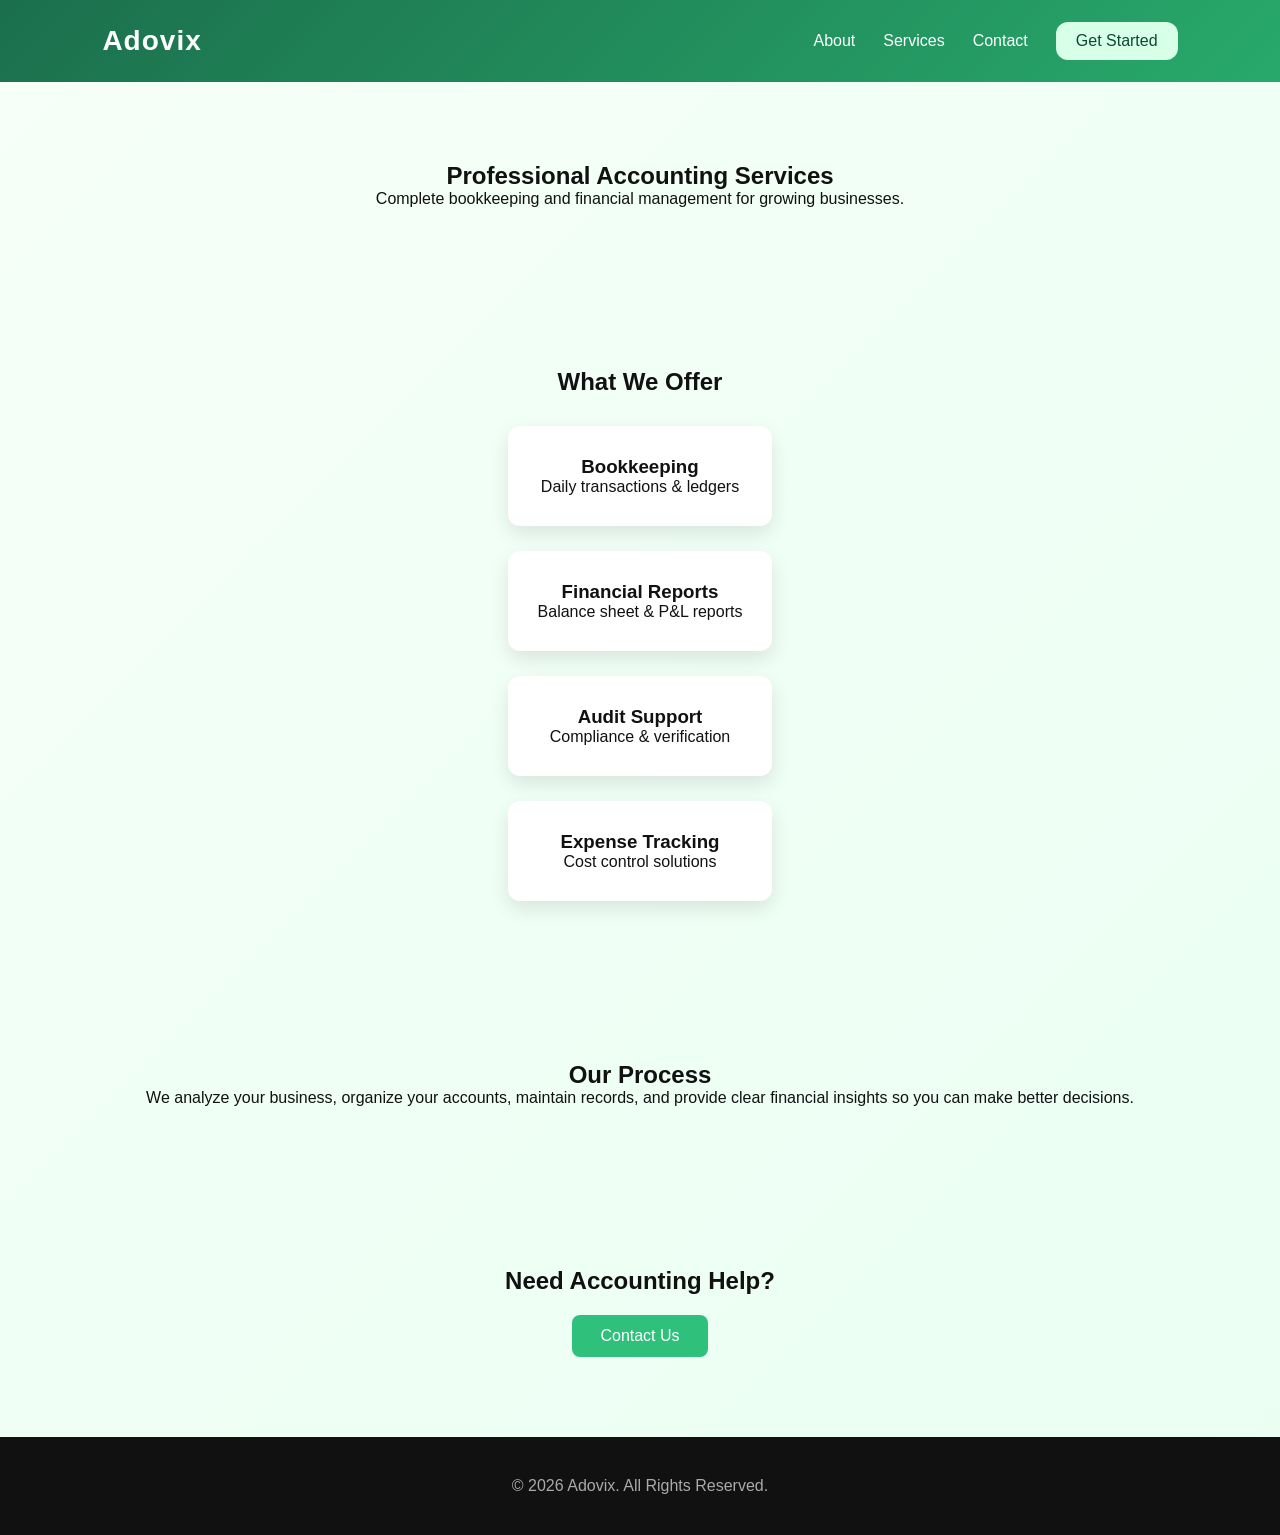
==== accounting.html @ 64fb4315 "Add files via upload" ====
<!DOCTYPE html>
<html lang="en">
<head>
<meta charset="UTF-8">
<meta name="viewport" content="width=device-width, initial-scale=1.0"/>
<title>Accounting Services | Adovix</title>
<link rel="stylesheet" href="inner.css">
</head>

<body>

<div id="money-bg" class="money-bg"></div>

<header class="navbar">

  <div class="logo">Adovix</div>

  <div class="menu-toggle" id="menu-toggle">☰</div>

  <nav class="nav-links" id="nav-links">
    <a href="#about">About</a>
    <a href="#services">Services</a>
    <a href="#contact">Contact</a>
    <a href="#contact" class="btn-light">Get Started</a>
  </nav>

</header>

<section class="hero">
  <div class="hero-left">
    <h1>Professional Accounting Services</h1>
    <p>Complete bookkeeping and financial management for growing businesses.</p>
  </div>
</section>


<section class="services">
  <h2>What We Offer</h2>

  <div class="cards">
    <div class="card"><h3>Bookkeeping</h3><p>Daily transactions & ledgers</p></div>
    <div class="card"><h3>Financial Reports</h3><p>Balance sheet & P&L reports</p></div>
    <div class="card"><h3>Audit Support</h3><p>Compliance & verification</p></div>
    <div class="card"><h3>Expense Tracking</h3><p>Cost control solutions</p></div>
  </div>
</section>


<section class="about">
  <h2>Our Process</h2>
  <p>
    We analyze your business, organize your accounts, maintain records, 
    and provide clear financial insights so you can make better decisions.
  </p>
</section>


<section class="contact">
  <h2>Need Accounting Help?</h2>
  <a href="index.html#contact" class="btn-main">Contact Us</a>
</section>


<footer class="footer">
  <div class="footer-bottom">© 2026 Adovix. All Rights Reserved.</div>
</footer>

<script src="common.js"></script>
</body>
</html>
---- inner.css ----
*{
  margin:0;
  padding:0;
  box-sizing:border-box;
  font-family:'Poppins',sans-serif;
}

body{
  background:linear-gradient(135deg,#f6fff9,#eafff2);
  color:#111;

  min-height:100vh;

  display:flex;
  flex-direction:column;
}

.navbar{
  display:flex;
  justify-content:space-between;
  align-items:center;
  padding:22px 8%;
  background:linear-gradient(135deg,#1b6f4c,#28a96b);
  color:white;
  position:relative;
  z-index:2100;
}

.logo{
  font-size:28px;
  font-weight:700;
  letter-spacing:1px;
}

nav{
  display:flex;
  gap:28px;
  align-items:center;
}

nav a{
  color:white;
  text-decoration:none;
  font-weight:500;
}

.btn-light{
  background:#d8ffe8;
  color:#0c4a2f;
  padding:10px 20px;
  border:none;
  border-radius:12px;
  cursor:pointer;
}

nav a{
  position:relative;
}

nav a::after{
  content:"";
  position:absolute;
  left:0;
  bottom:-4px;
  width:0%;
  height:2px;
  background:white;
  transition:0.3s;
}

nav a:hover::after{
  width:100%;
}


.menu-toggle{
  display:none;
  font-size:28px;
  cursor:pointer;
}

@media(max-width:768px){

  .menu-toggle{
    display:block;
  }

  .nav-links{
    position:fixed;
    top:0;
    right:-100%;
    height:100vh;
    width:240px;
    background:#000;
    flex-direction:column;
    padding:100px 25px;
    transition:0.3s;
  }

  .nav-links.active{
    right:0;
  }
}

section{
  padding:80px 20px;
  max-width:1100px;
  margin:auto;
  flex:1;
  text-align:center;
}

.cards{
  display:grid;
  grid-template-columns:repeat(auto-fit,minmax(240px,1fr));
  gap:25px;
  margin-top:30px;
}

.card{
  background:white;
  padding:30px;
  border-radius:12px;
  box-shadow:0 8px 20px rgba(0,0,0,0.1);
}

.btn-main{
  display:inline-block;
  background:#2fc07c;
  color:white;
  padding:12px 28px;
  border-radius:8px;
  text-decoration:none;
  margin-top:20px;
}

.footer{
  background:#111;
  color:#aaa;
  padding:40px 20px;
  text-align:center;
  margin-top:auto;
}
.money-bg{
  position:fixed;
  inset:0;
  pointer-events:none;
  z-index:-1;
}

.money{
  position:absolute;
  top:-10%;
  animation:fall linear forwards;
}

@keyframes fall{
  to{
    transform:translateY(120vh) rotate(360deg);
  }
}
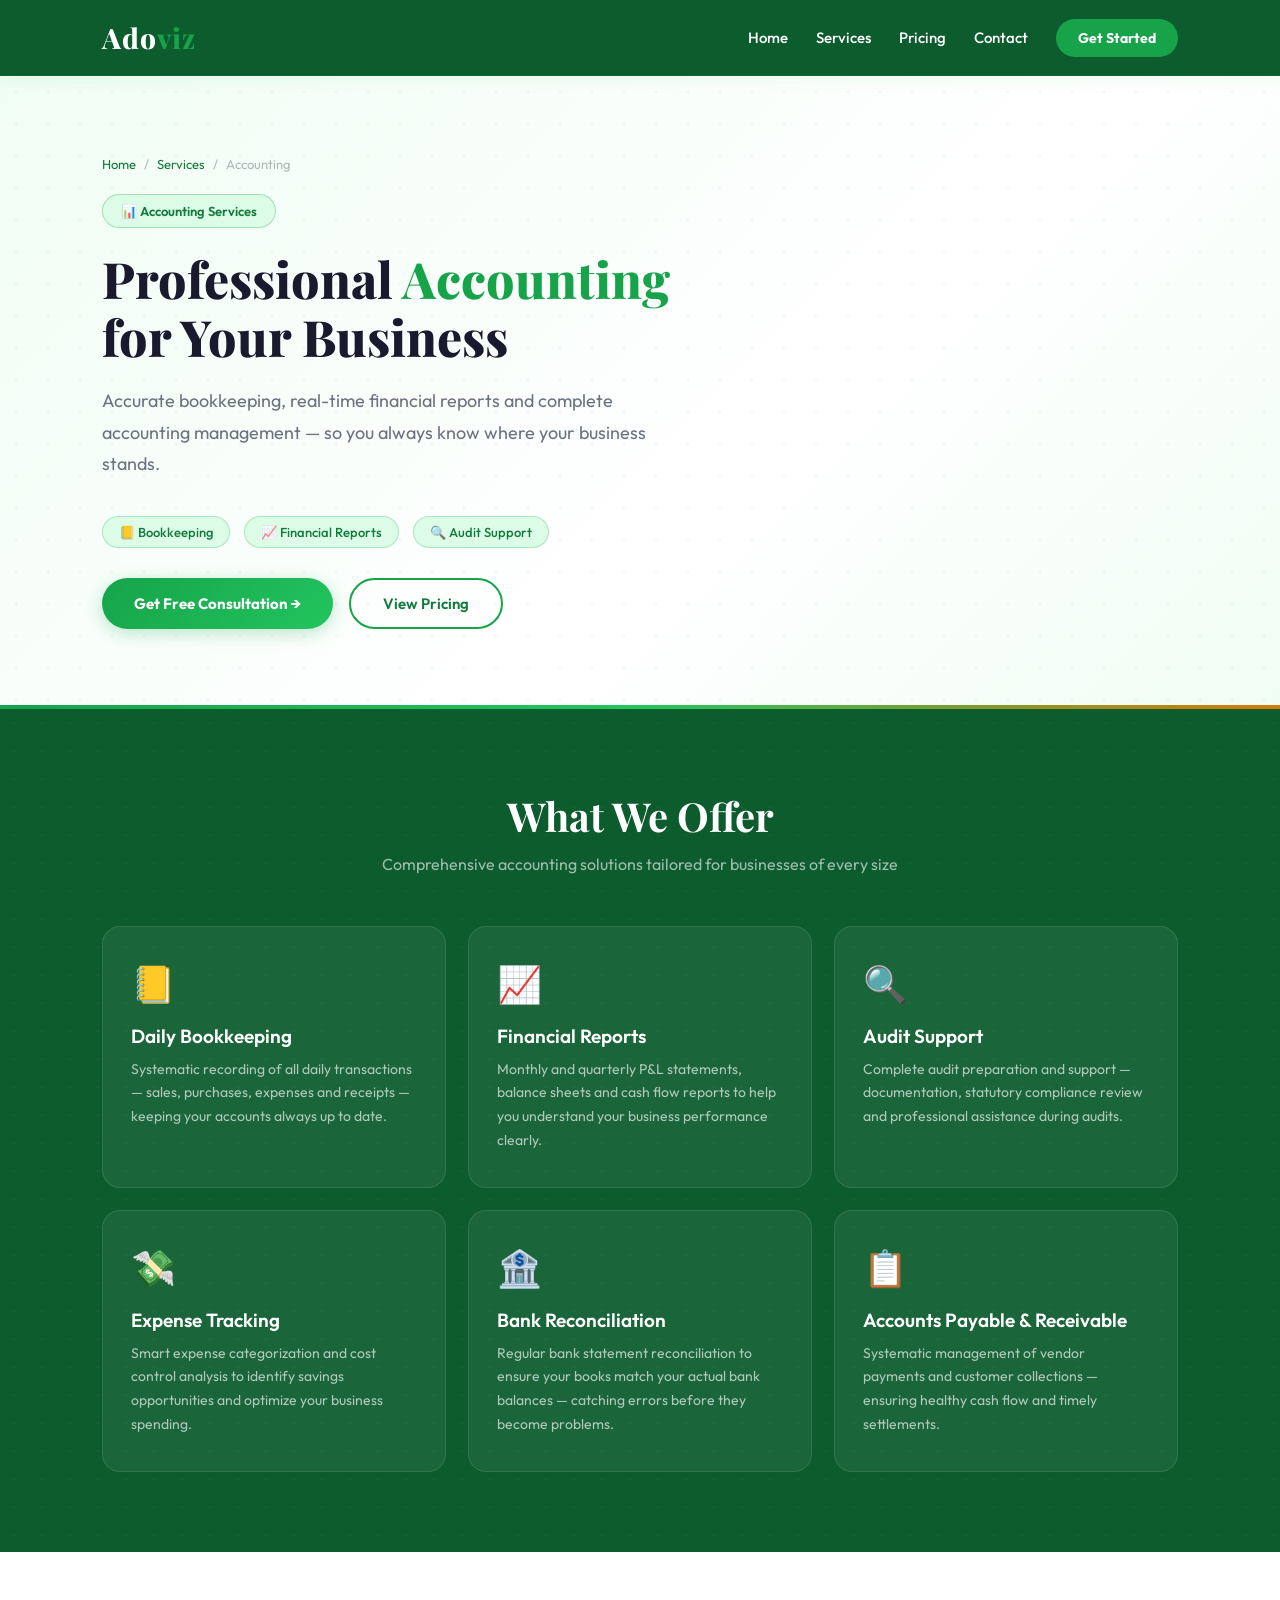
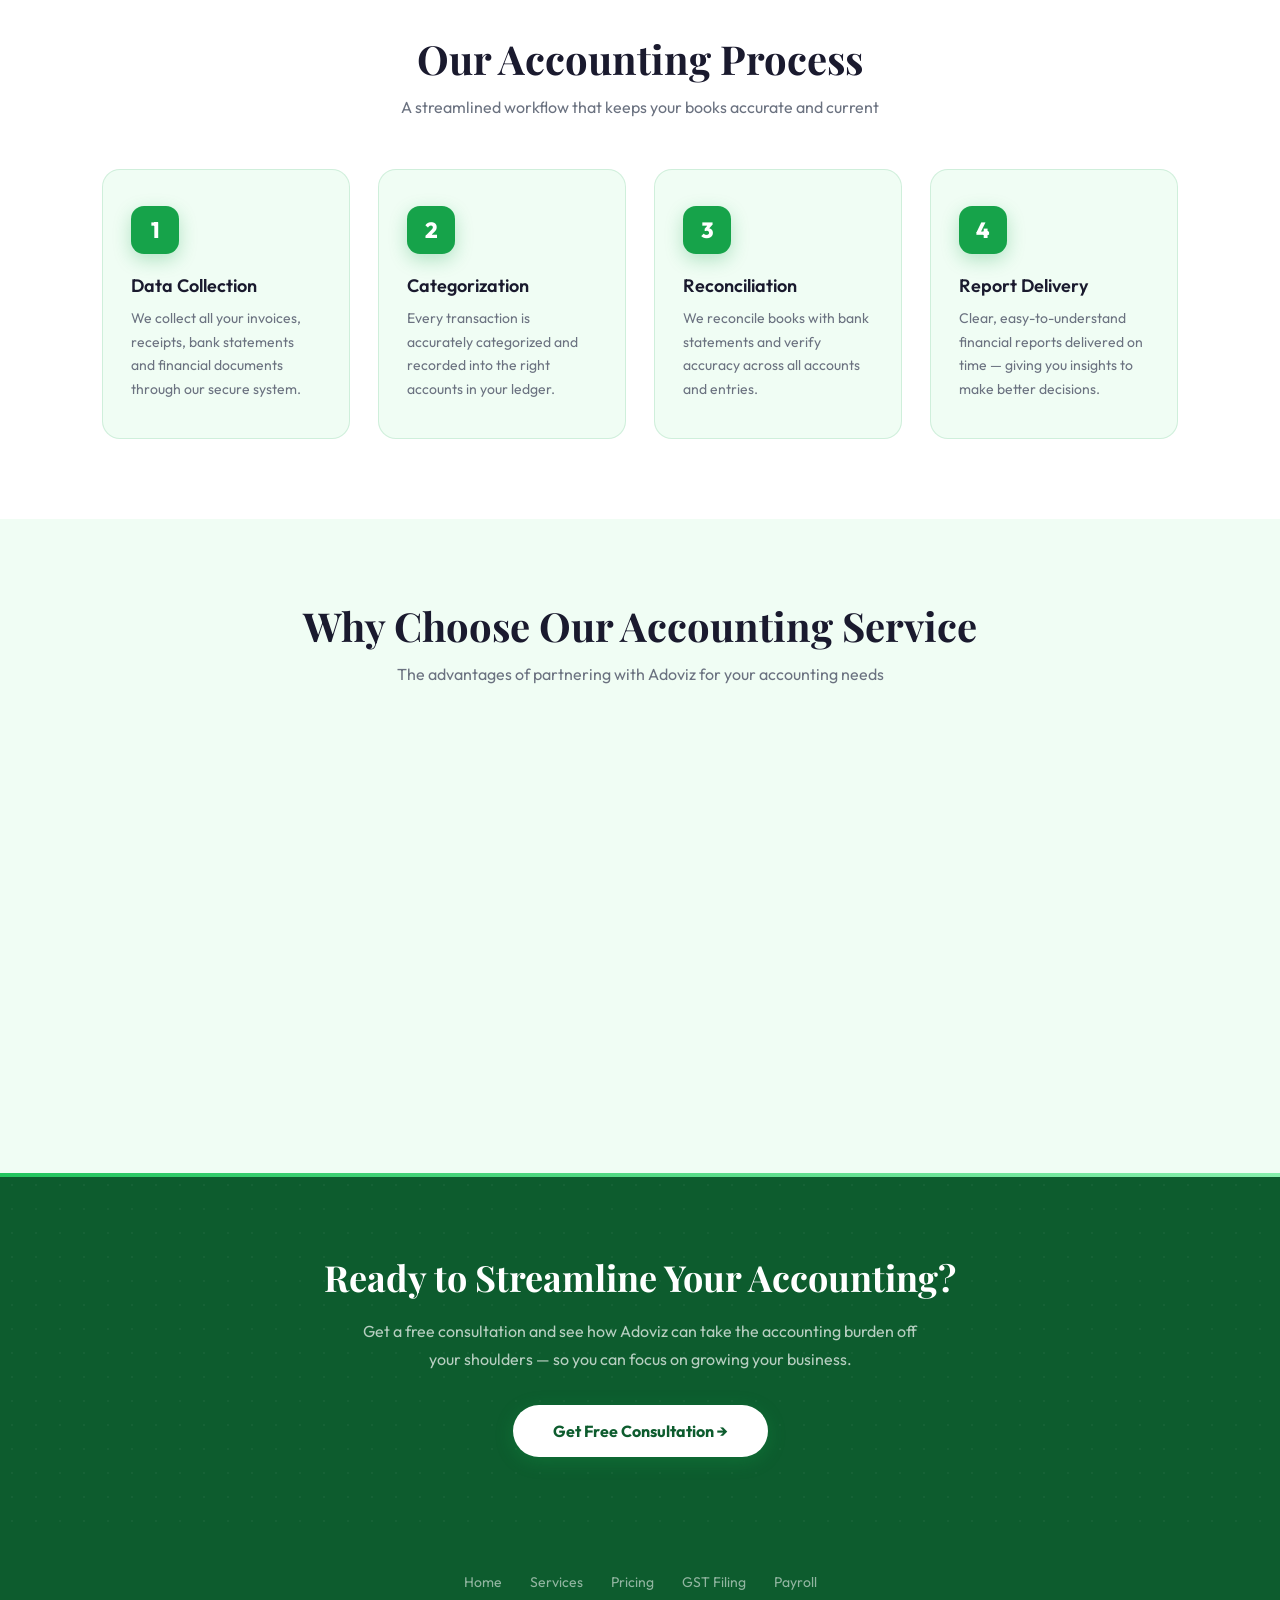
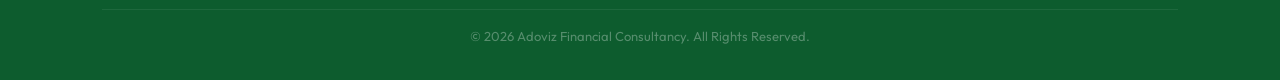
==== commit b8ec59ac: "Add files via upload" ====
--- a/accounting.html
+++ b/accounting.html
@@ -3,68 +3,167 @@
 <head>
 <meta charset="UTF-8">
 <meta name="viewport" content="width=device-width, initial-scale=1.0"/>
-<title>Accounting Services | Adovix</title>
+<title>Accounting Services — Adoviz</title>
 <link rel="stylesheet" href="inner.css">
 </head>
-
 <body>
 
 <div id="money-bg" class="money-bg"></div>
 
 <header class="navbar">
-
-  <div class="logo">Adovix</div>
-
+  <div class="logo">Ado<span>viz</span></div>
   <div class="menu-toggle" id="menu-toggle">☰</div>
-
   <nav class="nav-links" id="nav-links">
-    <a href="#about">About</a>
-    <a href="#services">Services</a>
-    <a href="#contact">Contact</a>
-    <a href="#contact" class="btn-light">Get Started</a>
+    <a href="index.html">Home</a>
+    <a href="services.html">Services</a>
+    <a href="pricing.html">Pricing</a>
+    <a href="index.html#contact">Contact</a>
+    <a href="index.html#contact" class="btn-light">Get Started</a>
   </nav>
-
 </header>
 
 <section class="hero">
   <div class="hero-left">
-    <h1>Professional Accounting Services</h1>
-    <p>Complete bookkeeping and financial management for growing businesses.</p>
+    <div class="hero-breadcrumb"><a href="index.html">Home</a><span>/</span><a href="services.html">Services</a><span>/</span><span>Accounting</span></div>
+    <div class="hero-tag">📊 Accounting Services</div>
+    <h1>Professional <span class="accent">Accounting</span><br>for Your Business</h1>
+    <p>Accurate bookkeeping, real-time financial reports and complete accounting management — so you always know where your business stands.</p>
+    <div class="hero-badge-row">
+      <span class="hero-chip">📒 Bookkeeping</span>
+      <span class="hero-chip">📈 Financial Reports</span>
+      <span class="hero-chip">🔍 Audit Support</span>
+    </div>
+    <br>
+    <div class="hero-actions">
+      <a href="index.html#contact" class="btn-main">Get Free Consultation →</a>
+      <a href="pricing.html" class="btn-ghost">View Pricing</a>
+    </div>
   </div>
 </section>
 
-
 <section class="services">
   <h2>What We Offer</h2>
-
+  <p>Comprehensive accounting solutions tailored for businesses of every size</p>
   <div class="cards">
-    <div class="card"><h3>Bookkeeping</h3><p>Daily transactions & ledgers</p></div>
-    <div class="card"><h3>Financial Reports</h3><p>Balance sheet & P&L reports</p></div>
-    <div class="card"><h3>Audit Support</h3><p>Compliance & verification</p></div>
-    <div class="card"><h3>Expense Tracking</h3><p>Cost control solutions</p></div>
+    <div class="card">
+      <div class="card-icon">📒</div>
+      <h3>Daily Bookkeeping</h3>
+      <p>Systematic recording of all daily transactions — sales, purchases, expenses and receipts — keeping your accounts always up to date.</p>
+    </div>
+    <div class="card">
+      <div class="card-icon">📈</div>
+      <h3>Financial Reports</h3>
+      <p>Monthly and quarterly P&L statements, balance sheets and cash flow reports to help you understand your business performance clearly.</p>
+    </div>
+    <div class="card">
+      <div class="card-icon">🔍</div>
+      <h3>Audit Support</h3>
+      <p>Complete audit preparation and support — documentation, statutory compliance review and professional assistance during audits.</p>
+    </div>
+    <div class="card">
+      <div class="card-icon">💸</div>
+      <h3>Expense Tracking</h3>
+      <p>Smart expense categorization and cost control analysis to identify savings opportunities and optimize your business spending.</p>
+    </div>
+    <div class="card">
+      <div class="card-icon">🏦</div>
+      <h3>Bank Reconciliation</h3>
+      <p>Regular bank statement reconciliation to ensure your books match your actual bank balances — catching errors before they become problems.</p>
+    </div>
+    <div class="card">
+      <div class="card-icon">📋</div>
+      <h3>Accounts Payable & Receivable</h3>
+      <p>Systematic management of vendor payments and customer collections — ensuring healthy cash flow and timely settlements.</p>
+    </div>
   </div>
 </section>
 
-
-<section class="about">
-  <h2>Our Process</h2>
-  <p>
-    We analyze your business, organize your accounts, maintain records, 
-    and provide clear financial insights so you can make better decisions.
-  </p>
+<section class="process">
+  <h2>Our Accounting Process</h2>
+  <p>A streamlined workflow that keeps your books accurate and current</p>
+  <div class="process-grid">
+    <div class="process-step">
+      <div class="step-num">1</div>
+      <h3>Data Collection</h3>
+      <p>We collect all your invoices, receipts, bank statements and financial documents through our secure system.</p>
+    </div>
+    <div class="process-step">
+      <div class="step-num">2</div>
+      <h3>Categorization</h3>
+      <p>Every transaction is accurately categorized and recorded into the right accounts in your ledger.</p>
+    </div>
+    <div class="process-step">
+      <div class="step-num">3</div>
+      <h3>Reconciliation</h3>
+      <p>We reconcile books with bank statements and verify accuracy across all accounts and entries.</p>
+    </div>
+    <div class="process-step">
+      <div class="step-num">4</div>
+      <h3>Report Delivery</h3>
+      <p>Clear, easy-to-understand financial reports delivered on time — giving you insights to make better decisions.</p>
+    </div>
+  </div>
 </section>
 
+<section class="benefits">
+  <h2>Why Choose Our Accounting Service</h2>
+  <p>The advantages of partnering with Adoviz for your accounting needs</p>
+  <div class="benefits-grid">
+    <div class="benefit-item">
+      <h4><span>✅</span> 99% Accuracy Guaranteed</h4>
+      <p>Our certified accountants ensure every entry is correct. We take full responsibility for accuracy in all financial records.</p>
+    </div>
+    <div class="benefit-item">
+      <h4><span>⏱️</span> Timely Reporting</h4>
+      <p>Monthly reports delivered on the 5th of every month — so you're always informed about your financial position.</p>
+    </div>
+    <div class="benefit-item">
+      <h4><span>🔒</span> Data Security</h4>
+      <p>All financial data is handled with strict confidentiality and stored securely with enterprise-grade protection.</p>
+    </div>
+    <div class="benefit-item">
+      <h4><span>📊</span> Real Business Insights</h4>
+      <p>Beyond just numbers — we provide analysis and recommendations to help you make smarter business decisions.</p>
+    </div>
+    <div class="benefit-item">
+      <h4><span>⚖️</span> Full Compliance</h4>
+      <p>All accounting work follows Indian accounting standards and regulatory requirements — keeping you audit-ready.</p>
+    </div>
+    <div class="benefit-item">
+      <h4><span>💬</span> Dedicated Support</h4>
+      <p>Your dedicated accountant is always available to answer questions and provide guidance whenever you need it.</p>
+    </div>
+  </div>
+</section>
 
 <section class="contact">
-  <h2>Need Accounting Help?</h2>
-  <a href="index.html#contact" class="btn-main">Contact Us</a>
+  <h2>Ready to Streamline Your Accounting?</h2>
+  <p>Get a free consultation and see how Adoviz can take the accounting burden off your shoulders — so you can focus on growing your business.</p>
+  <a href="index.html#contact" class="btn-main">Get Free Consultation →</a>
 </section>
 
-
 <footer class="footer">
-  <div class="footer-bottom">© 2026 Adovix. All Rights Reserved.</div>
+  <div class="footer-links">
+    <a href="index.html">Home</a>
+    <a href="services.html">Services</a>
+    <a href="pricing.html">Pricing</a>
+    <a href="gst.html">GST Filing</a>
+    <a href="payroll.html">Payroll</a>
+  </div>
+  <div class="footer-bottom">© 2026 Adoviz Financial Consultancy. All Rights Reserved.</div>
 </footer>
 
 <script src="common.js"></script>
+<script>
+const moneyEmojis = ["💰","📊","💵","💹","🏦","📋"];
+const bg = document.getElementById("money-bg");
+for(let i=0;i<10;i++){
+  const m = document.createElement("span");
+  m.className="money";
+  m.textContent=moneyEmojis[Math.floor(Math.random()*moneyEmojis.length)];
+  m.style.cssText=`left:${Math.random()*100}%;top:${-Math.random()*20}%;font-size:${14+Math.random()*10}px;animation-duration:${9+Math.random()*12}s;animation-delay:${Math.random()*9}s;`;
+  bg.appendChild(m);
+}
+</script>
 </body>
 </html>
--- a/inner.css
+++ b/inner.css
@@ -1,161 +1,180 @@
-*{
-  margin:0;
-  padding:0;
-  box-sizing:border-box;
-  font-family:'Poppins',sans-serif;
+@import url('https://fonts.googleapis.com/css2?family=Playfair+Display:wght@500;600;700;800&family=Outfit:wght@300;400;500;600;700&display=swap');
+
+:root{
+  --g900:#0d5c2e;--g800:#0f6e36;--g700:#117a3c;--g500:#16a34a;--g400:#22c55e;
+  --g100:#dcfce7;--g50:#f0fdf4;--gold:#d97706;
+  --white:#fff;--text:#1a1a2e;--muted:#6b7280;
+  --border:rgba(22,163,74,.15);--glass:rgba(22,163,74,.05);
+  --rs:10px;--rm:18px;--rl:28px;
+  --ss:0 4px 16px rgba(22,163,74,.10);--sm:0 10px 40px rgba(22,163,74,.14);--sl:0 24px 64px rgba(22,163,74,.12);
+  --ease:cubic-bezier(.4,0,.2,1);--dur:.34s;
+}
+*,*::before,*::after{margin:0;padding:0;box-sizing:border-box}
+html{scroll-behavior:smooth}
+body{font-family:'Outfit',sans-serif;background:#fff;color:var(--text);overflow-x:hidden;min-height:100vh;display:flex;flex-direction:column}
+img{display:block;max-width:100%}
+a{text-decoration:none}
+
+@keyframes float{0%,100%{transform:translateY(0)}50%{transform:translateY(-12px)}}
+@keyframes fadeUp{from{opacity:0;transform:translateY(40px)}to{opacity:1;transform:translateY(0)}}
+@keyframes pulse{0%{transform:scale(1);opacity:.6}100%{transform:scale(1.8);opacity:0}}
+@keyframes fall{0%{transform:translateY(-10vh) rotate(0deg)}100%{transform:translateY(110vh) rotate(360deg)}}
+@keyframes slideL{from{opacity:0;transform:translateX(-40px)}to{opacity:1;transform:translateX(0)}}
+
+/* ── NAVBAR ── */
+.navbar{display:flex;justify-content:space-between;align-items:center;padding:0 8%;height:76px;background:var(--g900);border-bottom:1px solid rgba(22,163,74,.12);position:relative;z-index:2100;box-shadow:0 2px 16px rgba(22,163,74,.08)}
+.logo{font-family:'Playfair Display',serif;font-size:28px;font-weight:800;letter-spacing:1px;color:white;}
+.logo span{color:var(--g500)}
+.nav-links{display:flex;gap:28px;align-items:center}
+.nav-links a{color:white;font-weight:500;font-size:15px;position:relative;transition:color var(--dur)}
+.nav-links a:hover{color:var(--g500)}
+.nav-links a::after{content:'';position:absolute;left:0;bottom:-4px;width:0;height:2px;background:var(--g500);border-radius:2px;transition:width var(--dur) var(--ease)}
+.nav-links a:hover::after{width:100%}
+.btn-light{background:var(--g500)!important;color:white!important;padding:10px 22px!important;border-radius:50px!important;font-weight:700!important;font-size:14px!important;transition:var(--dur)!important;white-space:nowrap;border:none!important}
+.btn-light:hover{background:var(--g900)!important;transform:translateY(-2px)!important}
+.btn-light::after{display:none!important}
+.menu-toggle{display:none;font-size:26px;cursor:pointer;color:var(--g900);background:none;border:none;line-height:1}
+
+/* ── HERO ── */
+.hero{background:linear-gradient(135deg,var(--g50) 0%,white 60%,#f0fdf4 100%);padding:80px 8%;color:var(--text);position:relative;overflow:hidden;animation:slideL .9s ease}
+.hero::before{content:'';position:absolute;inset:0;background-image:radial-gradient(circle,rgba(22,163,74,.07) 1px,transparent 1px);background-size:32px 32px;pointer-events:none}
+.hero::after{content:'';position:absolute;bottom:0;left:0;right:0;height:4px;background:linear-gradient(90deg,var(--g500),var(--g400),var(--gold))}
+.hero-left{max-width:700px;position:relative;z-index:1}
+.hero-breadcrumb{display:flex;align-items:center;gap:8px;font-size:13px;color:var(--muted);margin-bottom:22px}
+.hero-breadcrumb a{color:var(--g700);transition:color var(--dur)}
+.hero-breadcrumb a:hover{color:var(--g500)}
+.hero-breadcrumb span{opacity:.5}
+.hero h1{font-family:'Playfair Display',serif;font-size:50px;line-height:1.15;font-weight:800;margin-bottom:20px;color:var(--text)}
+.hero p{font-size:18px;color:var(--muted);line-height:1.75;max-width:600px;margin-bottom:36px}
+.hero-badge-row{display:flex;gap:14px;flex-wrap:wrap}
+.hero-chip{display:inline-flex;align-items:center;gap:7px;background:var(--g100);border:1px solid rgba(22,163,74,.25);color:var(--g700);padding:7px 16px;border-radius:50px;font-size:13px;font-weight:500}
+
+/* ── HERO ACTIONS (inner pages with btn-main/btn-ghost) ── */
+.hero-tag{display:inline-flex;align-items:center;gap:8px;background:var(--g100);border:1px solid rgba(22,163,74,.3);color:var(--g700);padding:8px 18px;border-radius:50px;font-size:13px;font-weight:600;margin-bottom:22px}
+.hero .accent{color:var(--g500)}
+.hero-actions{display:flex;gap:16px;flex-wrap:wrap;margin-top:10px}
+.btn-main{display:inline-flex;align-items:center;gap:8px;padding:14px 32px;border-radius:50px;background:linear-gradient(135deg,var(--g500),var(--g400));color:white;font-weight:700;font-size:15px;border:none;cursor:pointer;transition:all var(--dur);font-family:'Outfit',sans-serif;box-shadow:0 4px 18px rgba(22,163,74,.28)}
+.btn-main:hover{transform:translateY(-3px);box-shadow:0 10px 32px rgba(22,163,74,.38)}
+.btn-ghost{display:inline-flex;align-items:center;padding:14px 32px;border-radius:50px;border:2px solid var(--g500);color:var(--g700);font-weight:600;font-size:15px;transition:all var(--dur);font-family:'Outfit',sans-serif}
+.btn-ghost:hover{background:var(--g900);color:white;border-color:var(--g900);transform:translateY(-3px)}
+
+/* ── SERVICES (inner dark section) ── */
+.services{flex:1;padding:80px 8%;background:var(--g900);text-align:center;position:relative;overflow:hidden}
+.services::before{content:'';position:absolute;inset:0;background-image:radial-gradient(circle,rgba(255,255,255,.04) 1px,transparent 1px);background-size:28px 28px;pointer-events:none}
+.services h2{font-family:'Playfair Display',serif;font-size:40px;color:white;margin-bottom:12px}
+.services>p{color:rgba(255,255,255,.6);margin-bottom:52px;font-size:16px}
+.cards{display:grid;grid-template-columns:repeat(auto-fit,minmax(260px,1fr));gap:22px;max-width:1100px;margin:auto}
+.card{padding:34px 28px;border-radius:var(--rm);background:rgba(255,255,255,.06);border:1px solid rgba(255,255,255,.10);color:white;text-align:left;transition:all var(--dur);cursor:pointer}
+.card:hover{background:rgba(255,255,255,.10);border-color:var(--g400);transform:translateY(-8px);box-shadow:0 20px 50px rgba(0,0,0,.20)}
+.card-icon{font-size:36px;margin-bottom:18px}
+.card h3{font-size:19px;font-weight:600;margin-bottom:10px}
+.card p{font-size:14px;color:rgba(255,255,255,.65);line-height:1.7}
+
+/* ── PROCESS (light section) ── */
+.process{padding:80px 8%;background:white;text-align:center}
+.process h2{font-family:'Playfair Display',serif;font-size:40px;color:var(--text);margin-bottom:12px}
+.process>p{color:var(--muted);margin-bottom:52px;font-size:16px}
+.process-grid{display:grid;grid-template-columns:repeat(auto-fit,minmax(220px,1fr));gap:28px;max-width:1100px;margin:auto}
+.process-step{background:var(--g50);border:1.5px solid rgba(22,163,74,.15);padding:36px 28px;border-radius:var(--rm);text-align:left;transition:all var(--dur) var(--ease)}
+.process-step:hover{transform:translateY(-8px);box-shadow:var(--sm);border-color:var(--g500)}
+.step-num{width:48px;height:48px;background:var(--g500);border-radius:13px;display:flex;align-items:center;justify-content:center;font-size:22px;font-weight:800;color:white;margin-bottom:20px;box-shadow:0 6px 18px rgba(22,163,74,.28)}
+.process-step h3{font-size:18px;font-weight:600;color:var(--text);margin-bottom:10px}
+.process-step p{font-size:14px;color:var(--muted);line-height:1.7}
+
+/* ── BENEFITS ── */
+.benefits{padding:80px 8%;background:var(--g50);text-align:center}
+.benefits h2{font-family:'Playfair Display',serif;font-size:40px;color:var(--text);margin-bottom:12px}
+.benefits>p{color:var(--muted);margin-bottom:52px;font-size:16px}
+.benefits-grid{display:grid;grid-template-columns:repeat(auto-fit,minmax(260px,1fr));gap:22px;max-width:1100px;margin:auto}
+.benefit-item{background:white;border:1.5px solid rgba(22,163,74,.12);padding:28px;border-radius:var(--rm);text-align:left;transition:all var(--dur)}
+.benefit-item:hover{transform:translateY(-6px);box-shadow:var(--sm);border-color:var(--g500)}
+.benefit-item h4{font-size:16px;font-weight:600;color:var(--text);margin-bottom:10px;display:flex;align-items:center;gap:10px}
+.benefit-item h4 span{font-size:22px}
+.benefit-item p{font-size:14px;color:var(--muted);line-height:1.7}
+
+/* ── CONTACT CTA (dark) ── */
+.contact{padding:80px 8%;background:var(--g900);text-align:center;position:relative;overflow:hidden}
+.contact::before{content:'';position:absolute;inset:0;background-image:radial-gradient(circle,rgba(255,255,255,.04) 1px,transparent 1px);background-size:24px 24px;pointer-events:none}
+.contact::after{content:'';position:absolute;top:0;left:0;right:0;height:4px;background:linear-gradient(90deg,var(--g400),#86efac)}
+.contact h2{font-family:'Playfair Display',serif;font-size:36px;color:white;margin-bottom:16px;position:relative}
+.contact p{color:rgba(255,255,255,.7);margin-bottom:32px;font-size:16px;max-width:560px;margin-left:auto;margin-right:auto;line-height:1.75;position:relative}
+.contact .btn-main{background:white;color:var(--g900);position:relative;font-size:16px;padding:16px 40px}
+.contact .btn-main:hover{background:var(--g400);color:var(--g900)}
+
+/* ── FOOTER ── */
+.footer{background:var(--g900);padding:36px 8%;color:rgba(255,255,255,.65)}
+.footer-links{display:flex;gap:28px;flex-wrap:wrap;justify-content:center;margin-bottom:18px}
+.footer-links a{color:rgba(255,255,255,.55);font-size:14px;transition:color var(--dur)}
+.footer-links a:hover{color:var(--g400)}
+.footer-bottom{text-align:center;font-size:13px;color:rgba(255,255,255,.3);border-top:1px solid rgba(255,255,255,.07);padding-top:18px}
+
+/* ── MONEY BG ── */
+.money-bg{position:fixed;top:0;left:0;width:100%;height:100%;z-index:-1;pointer-events:none;overflow:hidden}
+.money{position:absolute;animation:fall linear forwards;opacity:.2}
+header,section,footer{position:relative;z-index:2}
+
+/* ── SCROLL REVEAL ── */
+section,.card,.process-step,.benefit-item{opacity:0;transform:translateY(40px);transition:opacity .65s ease,transform .65s ease}
+.show{opacity:1!important;transform:translateY(0)!important}
+.card:nth-child(2),.process-step:nth-child(2),.benefit-item:nth-child(2){transition-delay:.1s}
+.card:nth-child(3),.process-step:nth-child(3),.benefit-item:nth-child(3){transition-delay:.2s}
+.card:nth-child(4),.process-step:nth-child(4),.benefit-item:nth-child(4){transition-delay:.3s}
+.card:nth-child(5),.benefit-item:nth-child(5){transition-delay:.1s}
+.card:nth-child(6),.benefit-item:nth-child(6){transition-delay:.2s}
+
+/* ── RESPONSIVE ── */
+@media(max-width:768px){
+  .menu-toggle{display:block!important}
+  .nav-links{position:fixed;top:0;left:0;width:100%;height:100vh;background:var(--g900);display:flex!important;flex-direction:column;justify-content:center;align-items:center;gap:32px;transform:translateY(-100%);opacity:0;pointer-events:none;transition:all .35s var(--ease);z-index:10001}
+  .nav-links.active{transform:translateY(0);opacity:1;pointer-events:auto}
+  .nav-links a{font-size:20px;color:white}
+  .hero h1{font-size:36px}
+  .hero-actions{flex-direction:column}
+}
+@media(max-width:480px){
+  .hero h1{font-size:28px}
+  .hero p{font-size:16px}
+  .services h2,.process h2,.benefits h2,.contact h2{font-size:30px}
 }
 
-body{
-  background:linear-gradient(135deg,#f6fff9,#eafff2);
-  color:#111;
+/* ── STATS BAR (payroll) ── */
+.stats-bar{display:grid;grid-template-columns:repeat(4,1fr);background:var(--g500);padding:36px 8%;gap:20px;position:relative;z-index:2}
+.sb-item{text-align:center}
+.sb-item h3{font-family:'Playfair Display',serif;font-size:36px;font-weight:800;color:white;margin-bottom:4px}
+.sb-item p{font-size:13px;color:rgba(255,255,255,.8);font-weight:500}
+@media(max-width:768px){.stats-bar{grid-template-columns:repeat(2,1fr);padding:28px 8%}}
+@media(max-width:480px){.stats-bar{grid-template-columns:1fr 1fr}}
 
-  min-height:100vh;
+/* ── FEATURES SECTION (payroll) ── */
+.features-section{padding:80px 8%;background:var(--g50);position:relative;z-index:2}
+.features-inner{display:flex;gap:72px;align-items:flex-start;max-width:1200px;margin:auto;flex-wrap:wrap}
+.features-left{flex:1;min-width:300px}
+.features-left h2{font-family:'Playfair Display',serif;font-size:38px;color:var(--text);margin-bottom:16px;line-height:1.2}
+.features-left>p{color:var(--muted);font-size:16px;line-height:1.8;margin-bottom:32px}
+.feature-item{display:flex;gap:18px;align-items:flex-start;margin-bottom:24px}
+.fi-icon{width:44px;height:44px;flex-shrink:0;background:var(--g500);border-radius:12px;display:flex;align-items:center;justify-content:center;font-size:20px;color:white;box-shadow:0 4px 14px rgba(22,163,74,.25)}
+.feature-item h4{font-size:16px;font-weight:600;color:var(--text);margin-bottom:6px}
+.feature-item p{font-size:14px;color:var(--muted);line-height:1.65}
+.features-right{flex:1;min-width:280px;display:flex;align-items:flex-start;padding-top:60px}
+.info-card{background:white;border:1.5px solid rgba(22,163,74,.15);border-radius:var(--rl);padding:36px;width:100%;box-shadow:var(--sm)}
+.info-card h3{font-family:'Playfair Display',serif;font-size:22px;color:var(--text);margin-bottom:24px;padding-bottom:16px;border-bottom:1px solid rgba(22,163,74,.12)}
+.ic-stat{display:flex;align-items:center;gap:16px;padding:14px 0;border-bottom:1px solid rgba(22,163,74,.08)}
+.ic-stat:last-child{border-bottom:none}
+.ic-n{font-family:'Playfair Display',serif;font-size:28px;font-weight:700;color:var(--g500);min-width:70px}
+.ic-l{font-size:14px;color:var(--muted);line-height:1.5}
+@media(max-width:900px){.features-inner{flex-direction:column;gap:40px}.features-right{padding-top:0;width:100%}}
 
-  display:flex;
-  flex-direction:column;
-}
-
-.navbar{
-  display:flex;
-  justify-content:space-between;
-  align-items:center;
-  padding:22px 8%;
-  background:linear-gradient(135deg,#1b6f4c,#28a96b);
-  color:white;
-  position:relative;
-  z-index:2100;
-}
-
-.logo{
-  font-size:28px;
-  font-weight:700;
-  letter-spacing:1px;
-}
-
-nav{
-  display:flex;
-  gap:28px;
-  align-items:center;
-}
-
-nav a{
-  color:white;
-  text-decoration:none;
-  font-weight:500;
-}
-
-.btn-light{
-  background:#d8ffe8;
-  color:#0c4a2f;
-  padding:10px 20px;
-  border:none;
-  border-radius:12px;
-  cursor:pointer;
-}
-
-nav a{
-  position:relative;
-}
-
-nav a::after{
-  content:"";
-  position:absolute;
-  left:0;
-  bottom:-4px;
-  width:0%;
-  height:2px;
-  background:white;
-  transition:0.3s;
-}
-
-nav a:hover::after{
-  width:100%;
-}
-
-
-.menu-toggle{
-  display:none;
-  font-size:28px;
-  cursor:pointer;
-}
-
-@media(max-width:768px){
-
-  .menu-toggle{
-    display:block;
-  }
-
-  .nav-links{
-    position:fixed;
-    top:0;
-    right:-100%;
-    height:100vh;
-    width:240px;
-    background:#000;
-    flex-direction:column;
-    padding:100px 25px;
-    transition:0.3s;
-  }
-
-  .nav-links.active{
-    right:0;
-  }
-}
-
-section{
-  padding:80px 20px;
-  max-width:1100px;
-  margin:auto;
-  flex:1;
-  text-align:center;
-}
-
-.cards{
-  display:grid;
-  grid-template-columns:repeat(auto-fit,minmax(240px,1fr));
-  gap:25px;
-  margin-top:30px;
-}
-
-.card{
-  background:white;
-  padding:30px;
-  border-radius:12px;
-  box-shadow:0 8px 20px rgba(0,0,0,0.1);
-}
-
-.btn-main{
-  display:inline-block;
-  background:#2fc07c;
-  color:white;
-  padding:12px 28px;
-  border-radius:8px;
-  text-decoration:none;
-  margin-top:20px;
-}
-
-.footer{
-  background:#111;
-  color:#aaa;
-  padding:40px 20px;
-  text-align:center;
-  margin-top:auto;
-}
-.money-bg{
-  position:fixed;
-  inset:0;
-  pointer-events:none;
-  z-index:-1;
-}
-
-.money{
-  position:absolute;
-  top:-10%;
-  animation:fall linear forwards;
-}
-
-@keyframes fall{
-  to{
-    transform:translateY(120vh) rotate(360deg);
-  }
-}+/* ── PAYROLL FAQ ── */
+.payroll-faq{padding:80px 8%;background:white;text-align:center;position:relative;z-index:2}
+.payroll-faq h2{font-family:'Playfair Display',serif;font-size:40px;color:var(--text);margin-bottom:12px}
+.payroll-faq>p{color:var(--muted);margin-bottom:48px;font-size:16px}
+.pfaq-container{max-width:860px;margin:auto;display:flex;flex-direction:column;gap:12px;text-align:left}
+.pfaq-item{background:var(--g50);border:1.5px solid rgba(22,163,74,.12);border-radius:var(--rm);overflow:hidden;transition:border-color var(--dur)}
+.pfaq-item.open{border-color:var(--g500)}
+.pfaq-q{display:flex;justify-content:space-between;align-items:center;padding:20px 24px;font-weight:600;font-size:16px;color:var(--text);cursor:pointer;gap:16px;transition:color var(--dur)}
+.pfaq-q:hover{color:var(--g500)}
+.pfaq-q span{width:30px;height:30px;flex-shrink:0;background:var(--g100);border-radius:50%;display:flex;align-items:center;justify-content:center;font-size:18px;color:var(--g700);transition:all var(--dur);font-weight:700}
+.pfaq-item.open .pfaq-q span{background:var(--g500);color:white}
+.pfaq-a{max-height:0;overflow:hidden;transition:max-height .4s ease,padding .3s ease}
+.pfaq-item.open .pfaq-a{max-height:200px}
+.pfaq-a p{padding:0 24px 20px;font-size:15px;color:var(--muted);line-height:1.75}
